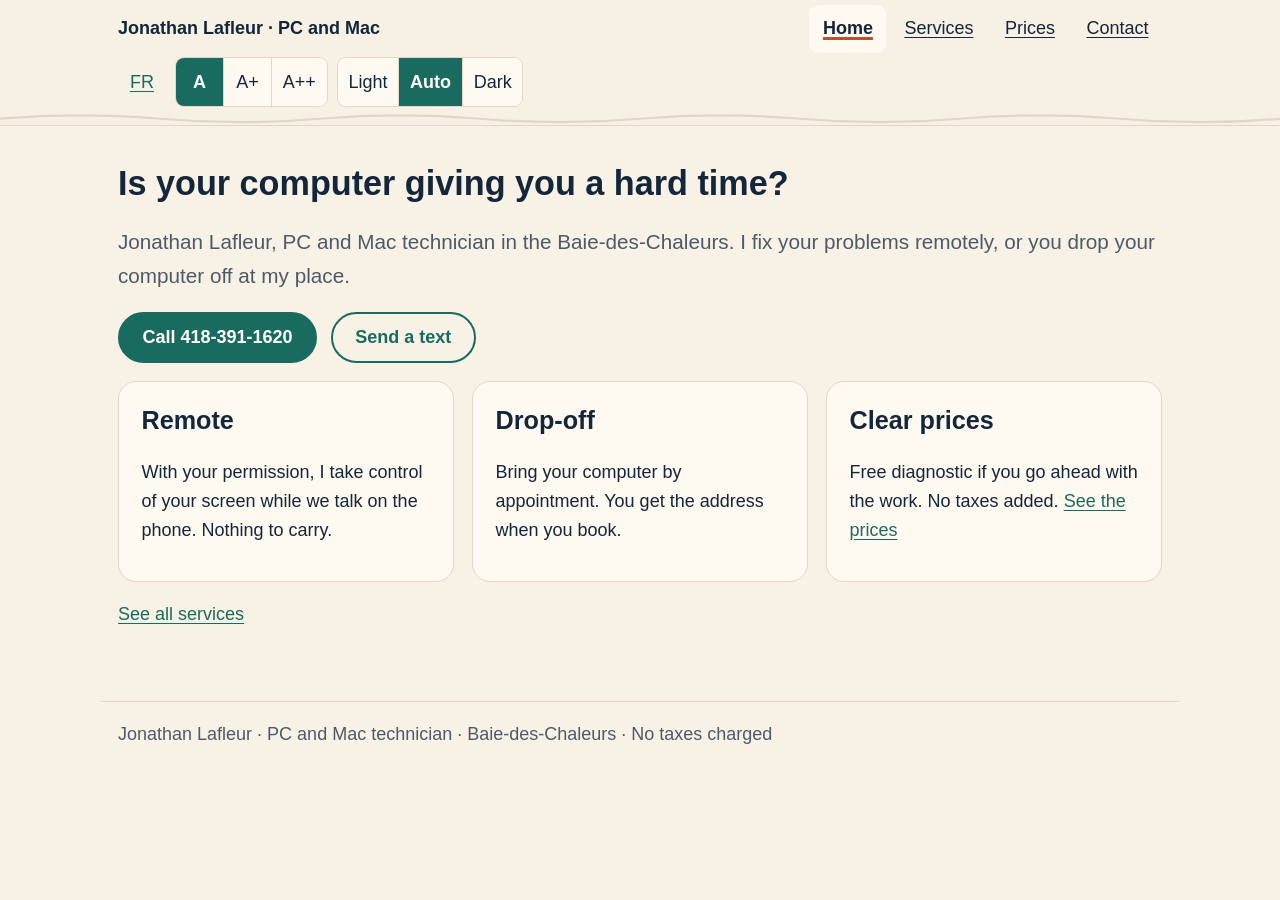
==== en/index.html @ c77854f5 "docs: readme; align the price column header" ====
<!doctype html>
<html lang="en" data-root="../">
<head>
<meta charset="utf-8">
<meta name="viewport" content="width=device-width, initial-scale=1, viewport-fit=cover">
<title>Jonathan Lafleur · PC and Mac technician</title>
<meta name="description" content="PC and Mac technician in the Baie-des-Chaleurs: troubleshooting, viruses, upgrades, data transfer, remote support. Call or text.">
<meta name="color-scheme" content="light dark">
<link rel="alternate" hreflang="fr" href="https://services.jonathanlafleur.ca/">
<link rel="alternate" hreflang="en" href="https://services.jonathanlafleur.ca/en/">
<link rel="alternate" hreflang="x-default" href="https://services.jonathanlafleur.ca/">
<script>
  (function () {
    try {
      var d = document.documentElement;
      var t = localStorage.getItem('services-theme');
      if (t === 'light' || t === 'dark') d.setAttribute('data-theme', t);
      var s = localStorage.getItem('services-taille');
      if (s === 'grande' || s === 'tres-grande') d.setAttribute('data-taille', s);
      // A first visit through the English site makes English the reader's language (see index.html)
      if (!localStorage.getItem('services-lang')) localStorage.setItem('services-lang', 'en');
    } catch (e) {}
  })();
</script>
<link rel="stylesheet" href="../assets/style.css?v=20261016d">
<script src="../assets/app.js?v=20261016d" defer></script>
</head>
<body>
<header class="topbar">
  <div class="topbar-in">
    <a class="brand" href="#/">Jonathan Lafleur · PC and Mac</a>
    <nav aria-label="Main menu"><ul class="menu" id="menu"></ul></nav>
    <div class="tools">
      <a id="lang-link" href="../" hreflang="fr" lang="fr" aria-label="Version française">FR</a>
      <div class="switch" role="group" aria-label="Text size">
        <button type="button" data-taille-choice="normale" aria-pressed="true" aria-label="Text size: normal">A</button>
        <button type="button" data-taille-choice="grande" aria-pressed="false" aria-label="Text size: large">A+</button>
        <button type="button" data-taille-choice="tres-grande" aria-pressed="false" aria-label="Text size: extra large">A++</button>
      </div>
      <div class="switch" role="group" aria-label="Theme">
        <button type="button" data-theme-choice="light" aria-pressed="false">Light</button>
        <button type="button" data-theme-choice="auto" aria-pressed="true">Auto</button>
        <button type="button" data-theme-choice="dark" aria-pressed="false">Dark</button>
      </div>
    </div>
  </div>
  <svg class="wave" viewBox="0 0 1200 12" preserveAspectRatio="none" aria-hidden="true"><path d="M0 6 Q 75 0 150 6 T 300 6 T 450 6 T 600 6 T 750 6 T 900 6 T 1050 6 T 1200 6" fill="none" stroke="currentColor" stroke-width="2"/></svg>
</header>
<main id="view" tabindex="-1">
  <p>Loading…</p>
  <noscript><p>This site needs JavaScript. Call 418-391-1620.</p></noscript>
</main>
<footer class="site-foot">Jonathan Lafleur · PC and Mac technician · Baie-des-Chaleurs · No taxes charged</footer>
<nav class="callbar" aria-label="Reach the technician">
  <a class="btn" data-tel href="tel:+14183911620">Call</a>
  <a class="btn btn-alt" data-sms href="sms:+14183911620">Text</a>
</nav>
</body>
</html>
---- assets/style.css ----
/* Coastal theme: sand and navy, sea-green actions, sunset-coral highlights. Sizes in rem so the font-size control scales everything. */
:root {
  --bg: #f7f1e6; --surface: #fffaf1; --fg: #13263a; --muted: #4d5b69; --line: #e2d7c4;
  --accent: #1a6b5f; --on-accent: #ffffff; --accent-2: #b8532f; --bar: rgba(247, 241, 230, 0.94);
  --font: -apple-system, BlinkMacSystemFont, "Segoe UI", Roboto, "Helvetica Neue", Arial, sans-serif;
  --echelle: 1;
  color-scheme: light;
}
@media (prefers-color-scheme: dark) {
  :root:not([data-theme="light"]) {
    --bg: #0f1c2b; --surface: #172a3d; --fg: #ede6d8; --muted: #a9b4bf; --line: #2a3f55;
    --accent: #4fb3a2; --on-accent: #0f1c2b; --accent-2: #e88b6b; --bar: rgba(15, 28, 43, 0.94);
    color-scheme: dark;
  }
}
:root[data-theme="dark"] {
  --bg: #0f1c2b; --surface: #172a3d; --fg: #ede6d8; --muted: #a9b4bf; --line: #2a3f55;
  --accent: #4fb3a2; --on-accent: #0f1c2b; --accent-2: #e88b6b; --bar: rgba(15, 28, 43, 0.94);
  color-scheme: dark;
}
/* Font size: 18px base, then 125 % and 150 % */
:root[data-taille="grande"] { --echelle: 1.25; }
:root[data-taille="tres-grande"] { --echelle: 1.5; }
html { font-size: calc(112.5% * var(--echelle)); scroll-padding-top: 6rem; }

* { box-sizing: border-box; }
body {
  margin: 0; background: var(--bg); color: var(--fg); font-family: var(--font); line-height: 1.6;
  overflow-wrap: break-word; padding-bottom: calc(5rem + env(safe-area-inset-bottom, 0px));
}
a { color: var(--accent); text-underline-offset: 0.15em; }
:focus-visible { outline: 3px solid var(--accent-2); outline-offset: 2px; }
.visually-hidden { position: absolute; width: 1px; height: 1px; overflow: hidden; clip: rect(0 0 0 0); white-space: nowrap; }
button, .btn, .menu a, .tools a { min-height: 48px; min-width: 48px; font: inherit; }

/* Top bar */
.topbar { position: sticky; top: 0; z-index: 10; background: var(--bar); border-bottom: 1px solid var(--line); }
/* On phones the menu and tools take several lines: let them scroll away; the call bar stays */
@media (max-width: 899px) { .topbar { position: static; } html { scroll-padding-top: 1rem; } }
.topbar-in { max-width: 60rem; margin: 0 auto; padding: 0.25rem 1rem; display: flex; flex-wrap: wrap; align-items: center; gap: 0.25rem 1rem; }
.brand { font-weight: 700; color: var(--fg); text-decoration: none; display: inline-flex; align-items: center; min-height: 48px; margin-right: auto; }
.menu { display: flex; flex-wrap: wrap; gap: 0.25rem; list-style: none; margin: 0; padding: 0; }
.menu a { display: inline-flex; align-items: center; padding: 0 0.75rem; border-radius: 0.5rem; color: var(--fg); }
.menu a[aria-current="page"] { background: var(--surface); font-weight: 700; text-decoration-color: var(--accent-2); text-decoration-thickness: 3px; }
.tools { display: flex; flex-wrap: wrap; align-items: center; gap: 0.5rem; }
.tools a { display: inline-flex; align-items: center; justify-content: center; }
.switch { display: inline-flex; border: 1px solid var(--line); border-radius: 0.5rem; overflow: hidden; }
.switch button { background: var(--surface); color: var(--fg); border: 0; border-right: 1px solid var(--line); padding: 0 0.6rem; cursor: pointer; }
.switch button:last-child { border-right: 0; }
.switch button[aria-pressed="true"] { background: var(--accent); color: var(--on-accent); font-weight: 700; }
.wave { display: block; width: 100%; height: 0.75rem; color: var(--line); }

/* Pages */
main { max-width: 60rem; margin: 0 auto; padding: 1rem; }
main:focus { outline: none; }
.page h1 { font-size: 1.9rem; line-height: 1.25; margin: 1rem 0 0.5rem; }
.page h2 { font-size: 1.4rem; margin: 2rem 0 0.5rem; }
.lead { font-size: 1.15rem; color: var(--muted); }
.cards { display: grid; grid-template-columns: repeat(auto-fit, minmax(min(100%, 16rem), 1fr)); gap: 1rem; padding: 0; list-style: none; }
.card { background: var(--surface); border: 1px solid var(--line); border-radius: 1rem; padding: 1rem 1.25rem; }
.card h2, .card h3 { margin-top: 0; }
.btn { display: inline-flex; align-items: center; justify-content: center; white-space: pre-wrap; padding: 0.5rem 1.25rem; border-radius: 999px;
  background: var(--accent); color: var(--on-accent); font-weight: 700; text-decoration: none; border: 2px solid var(--accent); }
.btn-alt { background: transparent; color: var(--accent); }
.actions { display: flex; flex-wrap: wrap; gap: 0.75rem; margin: 1rem 0; }
.note { color: var(--muted); }
.error { border-left: 4px solid var(--accent-2); padding-left: 0.75rem; }

/* Call bar: always reachable on phones */
.callbar { position: fixed; left: 0; right: 0; bottom: 0; z-index: 10; display: flex; gap: 0.5rem; justify-content: center;
  padding: 0.5rem 1rem calc(0.5rem + env(safe-area-inset-bottom, 0px)); background: var(--bar); border-top: 1px solid var(--line); }
.callbar .btn { flex: 1 1 0; max-width: 16rem; }
@media (min-width: 900px) { .callbar { display: none; } body { padding-bottom: 0; } }

.site-foot { max-width: 60rem; margin: 2rem auto 0; padding: 1rem; color: var(--muted); border-top: 1px solid var(--line); }

/* Prices */
.tarifs { width: 100%; border-collapse: collapse; margin: 1.5rem 0; background: var(--surface); border-radius: 1rem; overflow: hidden; }
.tarifs caption { text-align: left; font-size: 1.3rem; font-weight: 700; padding: 0 0 0.5rem; }
.tarifs th, .tarifs td { text-align: left; vertical-align: top; padding: 0.75rem 1rem; border-bottom: 1px solid var(--line); }
.tarifs thead th { font-size: 0.9rem; color: var(--muted); }
.tarifs tbody th { font-weight: 400; }
.tarifs td { white-space: nowrap; font-weight: 700; text-align: right; }
.tarifs thead th:last-child { text-align: right; }
/* Phones: one row per line, the price under its name, so large text never scrolls sideways */
@media (max-width: 599px) {
  .tarifs thead { position: absolute; width: 1px; height: 1px; overflow: hidden; clip: rect(0 0 0 0); }
  .tarifs, .tarifs tbody, .tarifs tr, .tarifs th, .tarifs td { display: block; }
  .tarifs caption { display: block; }
  .tarifs tbody th { border-bottom: 0; padding-bottom: 0.25rem; }
  .tarifs td { text-align: left; white-space: normal; padding-top: 0; }
}
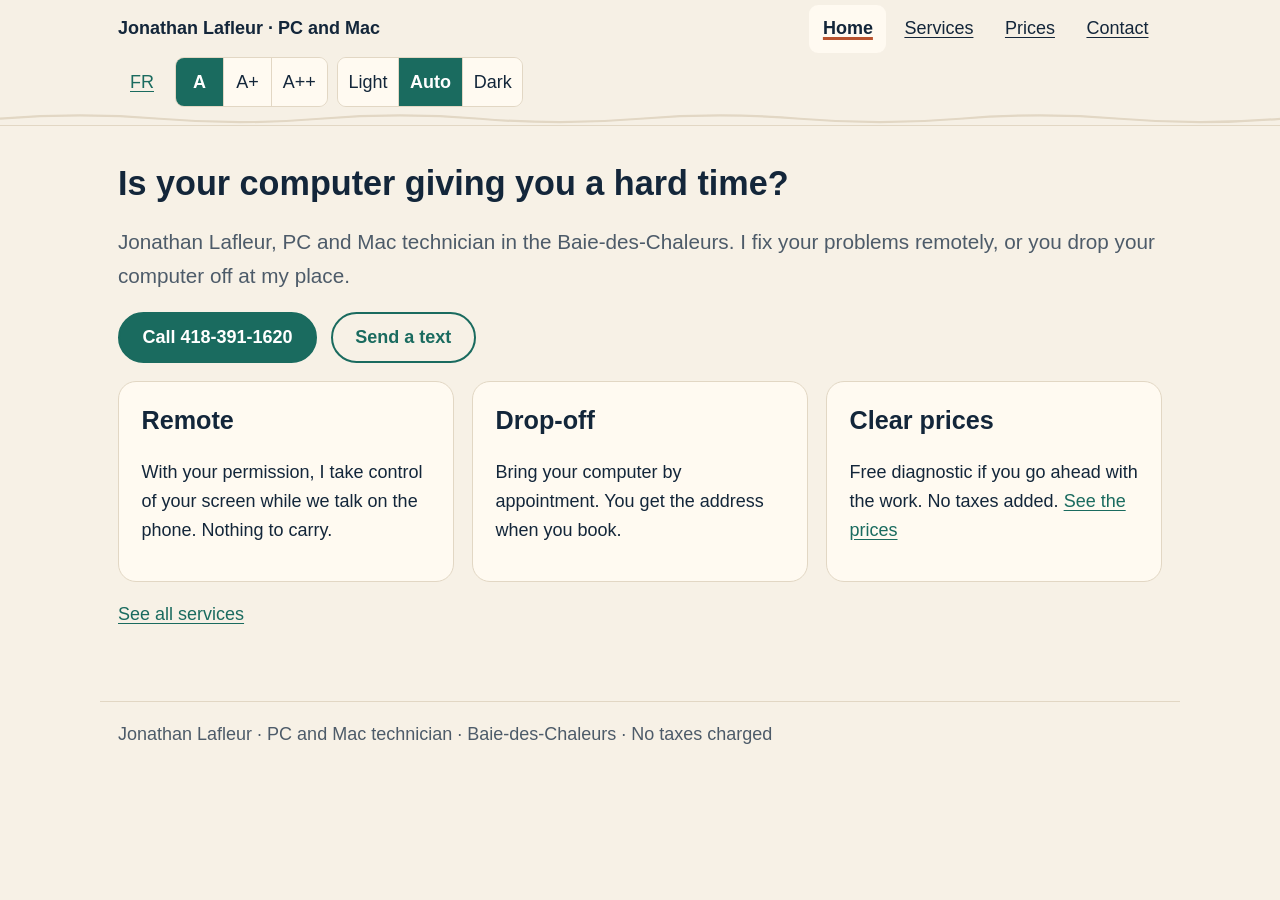
==== commit be477a7d: "fix: prices wrap instead of scrolling sideways at the largest text size" ====
--- a/en/index.html
+++ b/en/index.html
@@ -22,8 +22,8 @@
     } catch (e) {}
   })();
 </script>
-<link rel="stylesheet" href="../assets/style.css?v=20261016d">
-<script src="../assets/app.js?v=20261016d" defer></script>
+<link rel="stylesheet" href="../assets/style.css?v=20261016e">
+<script src="../assets/app.js?v=20261016e" defer></script>
 </head>
 <body>
 <header class="topbar">
--- a/assets/style.css
+++ b/assets/style.css
@@ -80,7 +80,8 @@
 .tarifs th, .tarifs td { text-align: left; vertical-align: top; padding: 0.75rem 1rem; border-bottom: 1px solid var(--line); }
 .tarifs thead th { font-size: 0.9rem; color: var(--muted); }
 .tarifs tbody th { font-weight: 400; }
-.tarifs td { white-space: nowrap; font-weight: 700; text-align: right; }
+.tarifs td { font-weight: 700; text-align: right; }
+.montant { white-space: nowrap; }  /* an amount never splits; the words around it may wrap */
 .tarifs thead th:last-child { text-align: right; }
 /* Phones: one row per line, the price under its name, so large text never scrolls sideways */
 @media (max-width: 599px) {
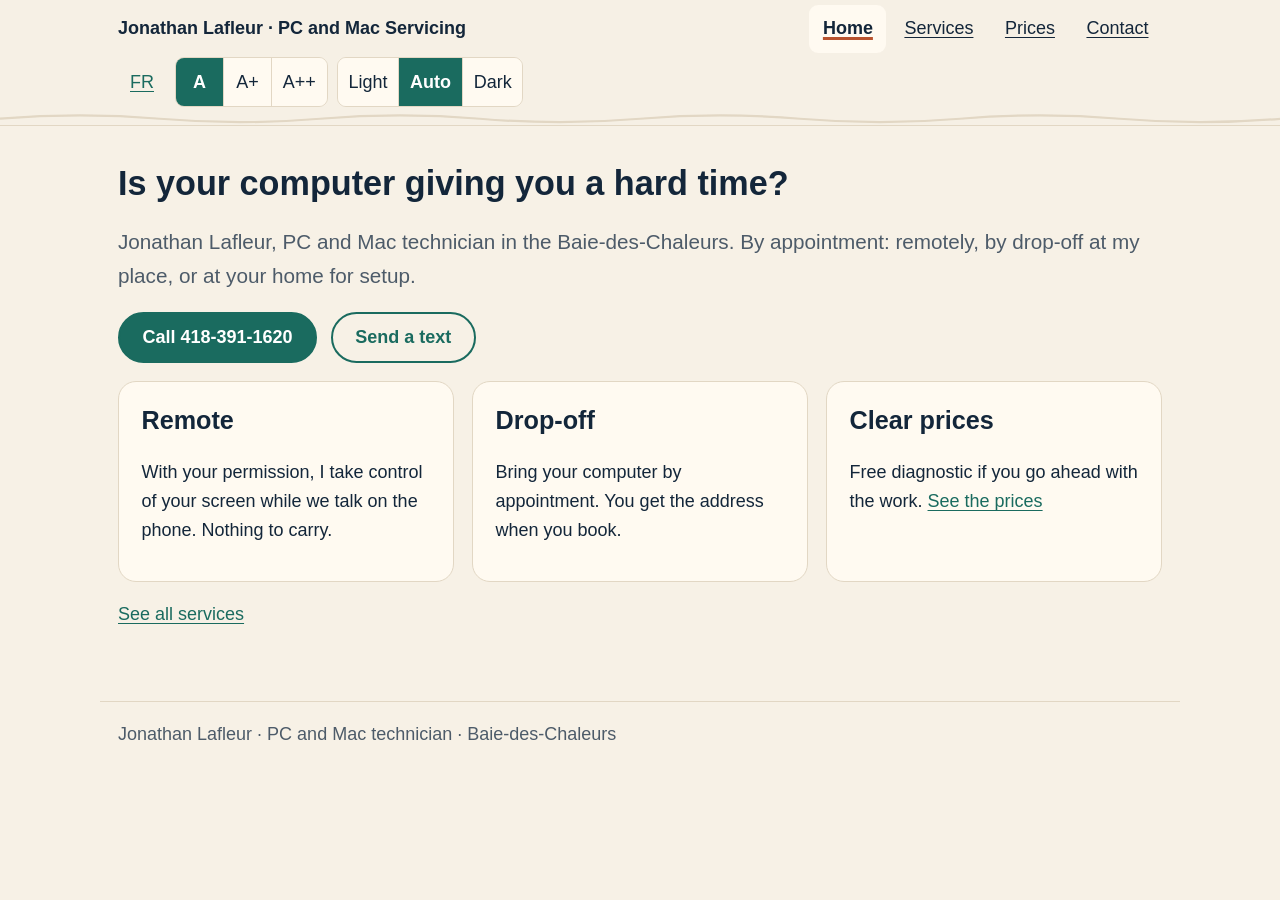
==== commit 4d634d11: "feat: home visits, email contact, consoles and Linux; review fixes - Contact shows only phone, text " ====
--- a/en/index.html
+++ b/en/index.html
@@ -22,13 +22,14 @@
     } catch (e) {}
   })();
 </script>
-<link rel="stylesheet" href="../assets/style.css?v=20261016e">
-<script src="../assets/app.js?v=20261016e" defer></script>
+<noscript><style>.loading { display: none; }</style></noscript>
+<link rel="stylesheet" href="../assets/style.css?v=20261016i">
+<script src="../assets/app.js?v=20261016i" defer></script>
 </head>
 <body>
 <header class="topbar">
   <div class="topbar-in">
-    <a class="brand" href="#/">Jonathan Lafleur · PC and Mac</a>
+    <a class="brand" href="#/">Jonathan Lafleur · PC and Mac Servicing</a>
     <nav aria-label="Main menu"><ul class="menu" id="menu"></ul></nav>
     <div class="tools">
       <a id="lang-link" href="../" hreflang="fr" lang="fr" aria-label="Version française">FR</a>
@@ -47,10 +48,10 @@
   <svg class="wave" viewBox="0 0 1200 12" preserveAspectRatio="none" aria-hidden="true"><path d="M0 6 Q 75 0 150 6 T 300 6 T 450 6 T 600 6 T 750 6 T 900 6 T 1050 6 T 1200 6" fill="none" stroke="currentColor" stroke-width="2"/></svg>
 </header>
 <main id="view" tabindex="-1">
-  <p>Loading…</p>
+  <p class="loading">Loading…</p>
   <noscript><p>This site needs JavaScript. Call 418-391-1620.</p></noscript>
 </main>
-<footer class="site-foot">Jonathan Lafleur · PC and Mac technician · Baie-des-Chaleurs · No taxes charged</footer>
+<footer class="site-foot">Jonathan Lafleur · PC and Mac technician · Baie-des-Chaleurs</footer>
 <nav class="callbar" aria-label="Reach the technician">
   <a class="btn" data-tel href="tel:+14183911620">Call</a>
   <a class="btn btn-alt" data-sms href="sms:+14183911620">Text</a>
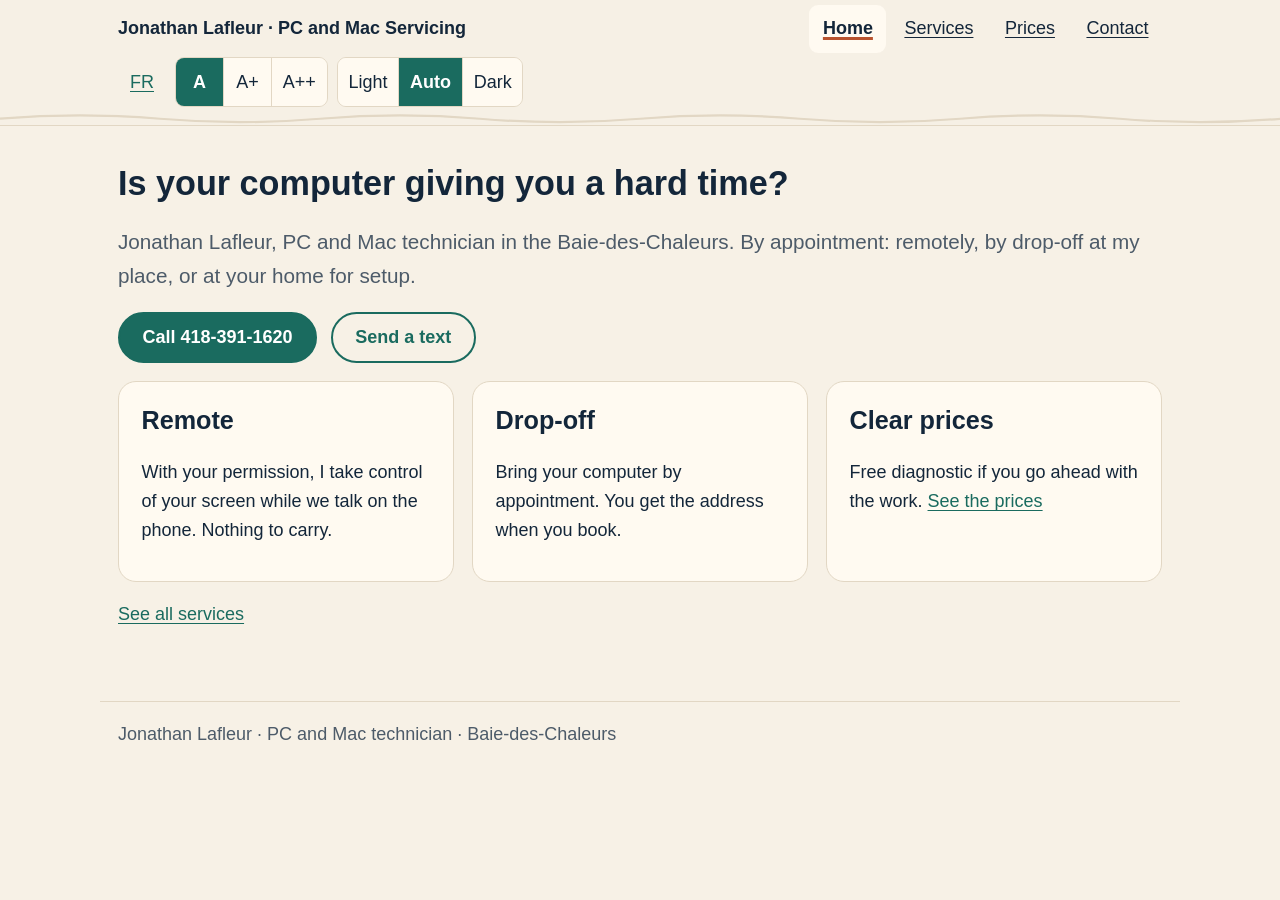
==== commit d7a9def8: "fix: price group titles sit above their tables on phones" ====
--- a/en/index.html
+++ b/en/index.html
@@ -23,8 +23,8 @@
   })();
 </script>
 <noscript><style>.loading { display: none; }</style></noscript>
-<link rel="stylesheet" href="../assets/style.css?v=20261016i">
-<script src="../assets/app.js?v=20261016i" defer></script>
+<link rel="stylesheet" href="../assets/style.css?v=20261016j">
+<script src="../assets/app.js?v=20261016j" defer></script>
 </head>
 <body>
 <header class="topbar">
--- a/assets/style.css
+++ b/assets/style.css
@@ -21,7 +21,7 @@
 /* Font size: 18px base, then 125 % and 150 % */
 :root[data-taille="grande"] { --echelle: 1.25; }
 :root[data-taille="tres-grande"] { --echelle: 1.5; }
-html { font-size: calc(112.5% * var(--echelle)); scroll-padding-top: 6rem; }
+html { font-size: calc(112.5% * var(--echelle)); scroll-padding-top: 8rem; }
 
 * { box-sizing: border-box; }
 body {
@@ -75,8 +75,8 @@
 .site-foot { max-width: 60rem; margin: 2rem auto 0; padding: 1rem; color: var(--muted); border-top: 1px solid var(--line); }
 
 /* Prices */
-.tarifs { width: 100%; border-collapse: collapse; margin: 1.5rem 0; background: var(--surface); border-radius: 1rem; overflow: hidden; }
-.tarifs caption { text-align: left; font-size: 1.3rem; font-weight: 700; padding: 0 0 0.5rem; }
+.tarifs { width: 100%; border-collapse: collapse; margin: 0 0 1.5rem; background: var(--surface); border-radius: 1rem; overflow: hidden; }
+.tarifs-titre { font-size: 1.3rem; margin: 1.5rem 0 0.5rem; }
 .tarifs th, .tarifs td { text-align: left; vertical-align: top; padding: 0.75rem 1rem; border-bottom: 1px solid var(--line); }
 .tarifs thead th { font-size: 0.9rem; color: var(--muted); }
 .tarifs tbody th { font-weight: 400; }
@@ -87,7 +87,6 @@
 @media (max-width: 599px) {
   .tarifs thead { position: absolute; width: 1px; height: 1px; overflow: hidden; clip: rect(0 0 0 0); }
   .tarifs, .tarifs tbody, .tarifs tr, .tarifs th, .tarifs td { display: block; }
-  .tarifs caption { display: block; }
   .tarifs tbody th { border-bottom: 0; padding-bottom: 0.25rem; }
   .tarifs td { text-align: left; white-space: normal; padding-top: 0; }
 }
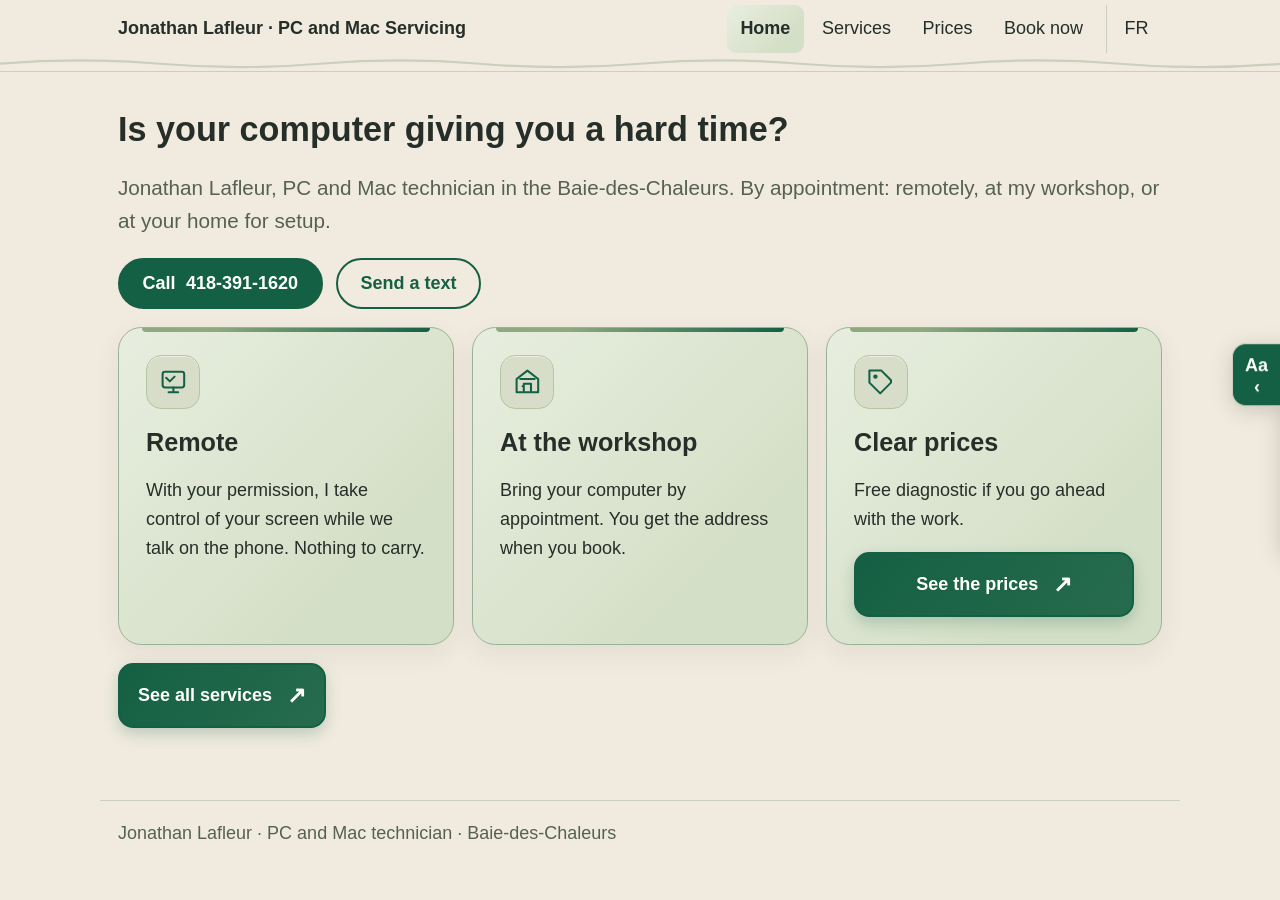
==== commit 94420fc1: "feat: refresh bilingual site and add booking form" ====
--- a/en/index.html
+++ b/en/index.html
@@ -23,38 +23,44 @@
   })();
 </script>
 <noscript><style>.loading { display: none; }</style></noscript>
-<link rel="stylesheet" href="../assets/style.css?v=20261016j">
-<script src="../assets/app.js?v=20261016j" defer></script>
+<link rel="stylesheet" href="../assets/style.css?v=20261021x">
+<script src="../assets/app.js?v=20261021x" defer></script>
 </head>
 <body>
 <header class="topbar">
   <div class="topbar-in">
     <a class="brand" href="#/">Jonathan Lafleur · PC and Mac Servicing</a>
-    <nav aria-label="Main menu"><ul class="menu" id="menu"></ul></nav>
-    <div class="tools">
-      <a id="lang-link" href="../" hreflang="fr" lang="fr" aria-label="Version française">FR</a>
-      <div class="switch" role="group" aria-label="Text size">
+    <nav aria-label="Main menu"><ul class="menu" id="menu"><li class="language-item"><a id="lang-link" href="../" hreflang="fr" lang="fr" aria-label="Version française">FR</a></li></ul></nav>
+
+  </div>
+  <svg class="wave" viewBox="0 0 1200 12" preserveAspectRatio="none" aria-hidden="true"><path d="M0 6 Q 75 0 150 6 T 300 6 T 450 6 T 600 6 T 750 6 T 900 6 T 1050 6 T 1200 6" fill="none" stroke="currentColor" stroke-width="2"/></svg>
+</header>
+<aside class="preferences" aria-label="Display options">
+  <button type="button" class="preferences-toggle" aria-controls="display-controls" aria-expanded="true">
+    <span aria-hidden="true">Aa</span><span class="visually-hidden">Display options</span>
+    <span class="preferences-arrow" aria-hidden="true">›</span>
+  </button>
+    <div class="tools" id="display-controls">
+      <p class="preference-label">Text size</p><div class="switch" role="group" aria-label="Text size">
         <button type="button" data-taille-choice="normale" aria-pressed="true" aria-label="Text size: normal">A</button>
         <button type="button" data-taille-choice="grande" aria-pressed="false" aria-label="Text size: large">A+</button>
         <button type="button" data-taille-choice="tres-grande" aria-pressed="false" aria-label="Text size: extra large">A++</button>
       </div>
-      <div class="switch" role="group" aria-label="Theme">
+      <p class="preference-label">Theme</p><div class="switch" role="group" aria-label="Theme">
         <button type="button" data-theme-choice="light" aria-pressed="false">Light</button>
         <button type="button" data-theme-choice="auto" aria-pressed="true">Auto</button>
         <button type="button" data-theme-choice="dark" aria-pressed="false">Dark</button>
       </div>
     </div>
-  </div>
-  <svg class="wave" viewBox="0 0 1200 12" preserveAspectRatio="none" aria-hidden="true"><path d="M0 6 Q 75 0 150 6 T 300 6 T 450 6 T 600 6 T 750 6 T 900 6 T 1050 6 T 1200 6" fill="none" stroke="currentColor" stroke-width="2"/></svg>
-</header>
+</aside>
 <main id="view" tabindex="-1">
   <p class="loading">Loading…</p>
-  <noscript><p>This site needs JavaScript. Call 418-391-1620.</p></noscript>
+  <noscript><p>Enable JavaScript to view the site and display contact details.</p></noscript>
 </main>
 <footer class="site-foot">Jonathan Lafleur · PC and Mac technician · Baie-des-Chaleurs</footer>
 <nav class="callbar" aria-label="Reach the technician">
-  <a class="btn" data-tel href="tel:+14183911620">Call</a>
-  <a class="btn btn-alt" data-sms href="sms:+14183911620">Text</a>
+  <a class="btn" data-tel href="#/contact">Call</a>
+  <a class="btn btn-alt" data-sms href="#/contact">Text</a>
 </nav>
 </body>
 </html>
--- a/assets/style.css
+++ b/assets/style.css
@@ -1,21 +1,21 @@
-/* Coastal theme: sand and navy, sea-green actions, sunset-coral highlights. Sizes in rem so the font-size control scales everything. */
+/* Emerald and sage theme: beige days and charcoal evenings. Sizes in rem so the font-size control scales everything. */
 :root {
-  --bg: #f7f1e6; --surface: #fffaf1; --fg: #13263a; --muted: #4d5b69; --line: #e2d7c4;
-  --accent: #1a6b5f; --on-accent: #ffffff; --accent-2: #b8532f; --bar: rgba(247, 241, 230, 0.94);
+  --bg: #f1ebdf; --surface: #faf5eb; --fg: #252e28; --muted: #566153; --line: #cbd0bc;
+  --accent: #146044; --on-accent: #ffffff; --accent-2: #526b48; --sage: #8eaa80; --danger: #9b2929; --card-bg: #d4dfc7; --card-highlight: #e8eedf; --bar: rgba(241, 235, 223, 0.95);
   --font: -apple-system, BlinkMacSystemFont, "Segoe UI", Roboto, "Helvetica Neue", Arial, sans-serif;
   --echelle: 1;
   color-scheme: light;
 }
 @media (prefers-color-scheme: dark) {
   :root:not([data-theme="light"]) {
-    --bg: #0f1c2b; --surface: #172a3d; --fg: #ede6d8; --muted: #a9b4bf; --line: #2a3f55;
-    --accent: #4fb3a2; --on-accent: #0f1c2b; --accent-2: #e88b6b; --bar: rgba(15, 28, 43, 0.94);
+    --bg: #202322; --surface: #2a2e2b; --fg: #f2f3ed; --muted: #b4beb4; --line: #475249;
+    --accent: #80ab8d; --on-accent: #202322; --accent-2: #a4b995; --sage: #98af89; --danger: #ffb4ab; --card-bg: #343d32; --card-highlight: #465240; --bar: rgba(32, 35, 34, 0.95);
     color-scheme: dark;
   }
 }
 :root[data-theme="dark"] {
-  --bg: #0f1c2b; --surface: #172a3d; --fg: #ede6d8; --muted: #a9b4bf; --line: #2a3f55;
-  --accent: #4fb3a2; --on-accent: #0f1c2b; --accent-2: #e88b6b; --bar: rgba(15, 28, 43, 0.94);
+  --bg: #202322; --surface: #2a2e2b; --fg: #f2f3ed; --muted: #b4beb4; --line: #475249;
+  --accent: #80ab8d; --on-accent: #202322; --accent-2: #a4b995; --sage: #98af89; --danger: #ffb4ab; --card-bg: #343d32; --card-highlight: #465240; --bar: rgba(32, 35, 34, 0.95);
   color-scheme: dark;
 }
 /* Font size: 18px base, then 125 % and 150 % */
@@ -40,8 +40,8 @@
 .topbar-in { max-width: 60rem; margin: 0 auto; padding: 0.25rem 1rem; display: flex; flex-wrap: wrap; align-items: center; gap: 0.25rem 1rem; }
 .brand { font-weight: 700; color: var(--fg); text-decoration: none; display: inline-flex; align-items: center; min-height: 48px; margin-right: auto; }
 .menu { display: flex; flex-wrap: wrap; gap: 0.25rem; list-style: none; margin: 0; padding: 0; }
-.menu a { display: inline-flex; align-items: center; padding: 0 0.75rem; border-radius: 0.5rem; color: var(--fg); }
-.menu a[aria-current="page"] { background: var(--surface); font-weight: 700; text-decoration-color: var(--accent-2); text-decoration-thickness: 3px; }
+.menu a { text-decoration: none; display: inline-flex; align-items: center; padding: 0 0.75rem; border-radius: 0.5rem; color: var(--fg); }
+.menu a[aria-current="page"] { background: linear-gradient(135deg, var(--card-highlight), var(--card-bg) 75%); font-weight: 700; text-decoration-color: var(--accent-2); text-decoration-thickness: 3px; }
 .tools { display: flex; flex-wrap: wrap; align-items: center; gap: 0.5rem; }
 .tools a { display: inline-flex; align-items: center; justify-content: center; }
 .switch { display: inline-flex; border: 1px solid var(--line); border-radius: 0.5rem; overflow: hidden; }
@@ -90,3 +90,161 @@
   .tarifs tbody th { border-bottom: 0; padding-bottom: 0.25rem; }
   .tarifs td { text-align: left; white-space: normal; padding-top: 0; }
 }
+
+/* Navigation feedback is shared by mouse and keyboard users. */
+.menu a { transition: background-color 160ms ease, color 160ms ease, text-decoration-color 160ms ease; }
+.menu a:hover, .menu a:focus-visible { text-decoration-line: underline; color: var(--fg); text-decoration-color: var(--accent); text-decoration-thickness: 3px; text-underline-offset: 0.3em; }
+.language-item { border-left: 1px solid var(--line); margin-left: 0.25rem; padding-left: 0.25rem; }
+
+/* A floating display panel slides to the edge, leaving its 48px handle reachable. */
+.preferences {
+  position: fixed; right: 0; top: 50%; z-index: 20;
+  display: flex; align-items: flex-start; width: min(19rem, 100vw);
+  transform: translateY(-50%); transition: transform 200ms ease;
+  filter: drop-shadow(0 0.25rem 0.6rem rgba(0, 0, 0, 0.16));
+}
+.preferences.is-intro { transition-duration: 1400ms; }
+.preferences.is-collapsed { transform: translate(calc(100% - 48px), -50%); }
+.preferences-toggle {
+  flex: 0 0 48px; width: 48px; display: flex; flex-direction: column; align-items: center;
+  justify-content: center; padding: 0.4rem 0; border: 1px solid var(--line);
+  border-right: 0; border-radius: 0.75rem 0 0 0.75rem;
+  background: var(--accent); color: var(--on-accent); cursor: pointer; font-weight: 700;
+}
+.preferences-arrow { line-height: 1; }
+.is-collapsed .preferences-arrow { transform: rotate(180deg); }
+.preferences .tools {
+  flex: 1; min-width: 0; display: flex; flex-direction: column; align-items: stretch;
+  padding: 0.75rem; gap: 0.5rem; background: var(--surface);
+  border: 1px solid var(--line); border-radius: 0 0 0 0.75rem;
+  max-height: calc(100dvh - 9rem); overflow-y: auto;
+}
+.preference-label { margin: 0; font-weight: 700; }
+.preferences .switch { display: flex; flex-wrap: wrap; flex-shrink: 0; }
+.preferences .switch button { flex: 1 0 auto; max-width: 100%; padding: 0.25rem 0.45rem; }
+.switch button:hover, .preferences-toggle:hover { box-shadow: inset 0 0 0 2px var(--accent-2); }
+@media (prefers-reduced-motion: reduce) {
+  .menu a, .preferences, .preferences.is-intro { transition: none; }
+}
+.topbar-in > nav { margin-left: auto; }
+
+/* Contact labels and addresses wrap inside their buttons at large text sizes. */
+.actions .btn { max-width: 100%; flex-wrap: wrap; column-gap: 0.3em; }
+.actions .btn span { min-width: 0; overflow-wrap: anywhere; }
+/* A cursor-led spotlight gives the contact actions a brighter, tactile response. */
+:is(.btn[data-tel], .btn[data-sms], .btn-discover) {
+  position: relative;
+  transition: transform 180ms ease, box-shadow 220ms ease, border-color 180ms ease;
+}
+@media (hover: hover) and (pointer: fine) {
+  :is(.btn[data-tel], .btn[data-sms], .btn-discover):hover {
+    background-image: radial-gradient(circle 6rem at var(--cursor-x, 50%) var(--cursor-y, 50%),
+      rgba(255, 255, 255, 0.16), rgba(255, 255, 255, 0.05) 45%, transparent 75%);
+    border-color: color-mix(in srgb, var(--accent) 65%, var(--sage));
+    box-shadow: 0 0.4rem 1rem color-mix(in srgb, var(--accent) 35%, transparent),
+      0 0 1.4rem color-mix(in srgb, var(--accent) 25%, transparent),
+      inset 0 0 0 1px color-mix(in srgb, var(--accent) 65%, transparent);
+    transform: translateY(-3px) scale(1.025);
+  }
+}
+:is(.btn[data-tel], .btn[data-sms], .btn-discover):focus-visible {
+  box-shadow: 0 0 1rem color-mix(in srgb, var(--accent) 40%, transparent);
+}
+:is(.btn[data-tel], .btn[data-sms], .btn-discover):active { transform: scale(0.98); }
+@media (prefers-reduced-motion: reduce) {
+  :is(.btn[data-tel], .btn[data-sms], .btn-discover) { transition: none; }
+  :is(.btn[data-tel], .btn[data-sms], .btn-discover):hover,
+  :is(.btn[data-tel], .btn[data-sms], .btn-discover):active { transform: none; }
+}
+/* Sage service cards with a coloured rim and generous icon tiles. */
+.card {
+  position: relative; min-width: 0; padding: 1.5rem;
+  border-color: color-mix(in srgb, var(--accent) 28%, var(--line));
+  border-radius: 1.3rem;
+  background: linear-gradient(135deg, var(--card-highlight), var(--card-bg) 75%);
+  box-shadow: 0 0.5rem 1.4rem color-mix(in srgb, var(--fg) 7%, transparent);
+  transition: transform 220ms ease, box-shadow 220ms ease, border-color 220ms ease;
+}
+.card::before {
+  content: ""; position: absolute; top: 0; left: 1.3rem; right: 1.3rem; height: 4px;
+  border-radius: 0 0 6px 6px; background: linear-gradient(90deg, var(--sage) 25%, var(--accent));
+}
+
+.card-icon {
+  display: inline-flex; padding: 0.65rem; margin-bottom: 1rem; border-radius: 0.85rem;
+  color: var(--accent); background: color-mix(in srgb, var(--sage) 32%, var(--surface));
+  border: 1px solid color-mix(in srgb, var(--sage) 65%, var(--surface));
+  box-shadow: inset 0 1px 0 color-mix(in srgb, var(--surface) 70%, transparent);
+}
+.card-icon svg { width: 1.6rem; height: 1.6rem; }
+.card h2, .card h3 { line-height: 1.25; }
+.card > p:last-child { margin-bottom: 0; }
+.card > ul { padding-left: 1.2rem; }
+.card > ul li + li { margin-top: 0.45rem; }
+.btn-discover {
+  display: inline-flex; gap: 0.8rem; max-width: 100%; white-space: normal; text-align: center;
+  border-radius: 0.85rem; padding: 0.7rem 1rem;
+  background-color: var(--accent);
+  background-image: linear-gradient(125deg, var(--accent), color-mix(in srgb, var(--accent) 85%, var(--sage)));
+  box-shadow: 0 0.35rem 0.8rem color-mix(in srgb, var(--accent) 23%, transparent);
+  transition: transform 180ms ease, box-shadow 180ms ease;
+}
+.btn-discover span { flex-shrink: 0; font-size: 1.25em; transition: transform 180ms ease; }
+.card .btn-discover { display: flex; margin-top: 1rem; }
+@media (hover: hover) and (pointer: fine) {
+  .card:hover, .card:focus-within {
+    transform: translateY(-5px);
+    border-color: var(--accent);
+    box-shadow: 0 0.8rem 1.8rem color-mix(in srgb, var(--accent) 18%, transparent);
+  }
+  .btn-discover:hover {
+    transform: translateY(-3px);
+    box-shadow: 0 0.6rem 1.3rem color-mix(in srgb, var(--accent) 36%, transparent);
+  }
+  .btn-discover:hover span { transform: translate(2px, -2px); }
+}
+@media (prefers-reduced-motion: reduce) {
+  .card, .btn-discover, .btn-discover span { transition: none; }
+  .card:hover, .card:focus-within, .btn-discover:hover, .btn-discover:hover span { transform: none; }
+}
+
+.card a:not(.btn) { color: var(--fg); text-decoration-color: var(--accent); text-decoration-thickness: 2px; }
+
+/* Give the main service choices room to read, then offer one clear next step. */
+.services-cards { grid-template-columns: repeat(auto-fit, minmax(min(100%, 22rem), 1fr)); }
+.services-cards .card > p { margin-top: 0; }
+.services-cards .card > ul { margin-bottom: 0; }
+.service-next { margin-top: 2rem; padding: 1.25rem 0; border-top: 2px solid var(--sage); }
+.service-next h2 { margin-top: 0; }
+
+/* Pricing leads with two clear rates; examples are available on demand. */
+.price-cards .price-amount { font-size: 1.7rem; font-weight: 700; color: var(--fg); line-height: 1.3; margin: 0.6rem 0; }
+.price-cards .price-amount .montant { font-size: 1.35em; }
+.billing-details { margin: 1rem 0 2rem; padding: 0.35rem 1rem; border: 1px solid var(--line); border-radius: 0.8rem; background: var(--card-bg); }
+.billing-details summary { min-height: 48px; padding: 0.5rem 0; cursor: pointer; font-weight: 700; text-decoration: underline; text-underline-offset: 0.2em; }
+.billing-details summary:hover { color: var(--accent); }
+
+/* A readable, single-column booking form in the site's sage palette. */
+.booking-panel { margin: 1.5rem 0 2rem; }
+.booking-panel h2 { margin-top: 0; }
+.booking-form { max-width: 36rem; }
+.booking-form label { display: block; font-weight: 700; margin: 1rem 0 0.35rem; }
+.booking-form input, .booking-form textarea, .booking-form select {
+  display: block; width: 100%; min-width: 0; min-height: 48px;
+  padding: 0.65rem 0.8rem; font: inherit; color: var(--fg);
+  background: var(--surface); border: 1px solid var(--muted); border-radius: 0.6rem;
+}
+.booking-form textarea { resize: vertical; }
+.booking-form .btn { cursor: pointer; }
+.booking-form .btn:disabled { cursor: not-allowed; opacity: 0.65; transform: none; box-shadow: none; }
+.booking-form .form-privacy { font-size: 0.9rem; margin-top: 1rem; }
+.form-status { margin: 1rem 0 0; }
+.form-status:empty { display: none; }
+
+/* Field errors use text and a red border, independent of the browser language. */
+.booking-form [aria-invalid="true"] { border: 2px solid var(--danger); }
+.booking-form [aria-invalid="true"]:focus-visible { outline-color: var(--danger); }
+.booking-form .field-error { color: var(--danger); font-weight: 600; margin: 0.35rem 0 0; }
+
+/* Formspree silently filters submissions that fill this bot-only field. */
+.form-honeypot { display: none !important; }
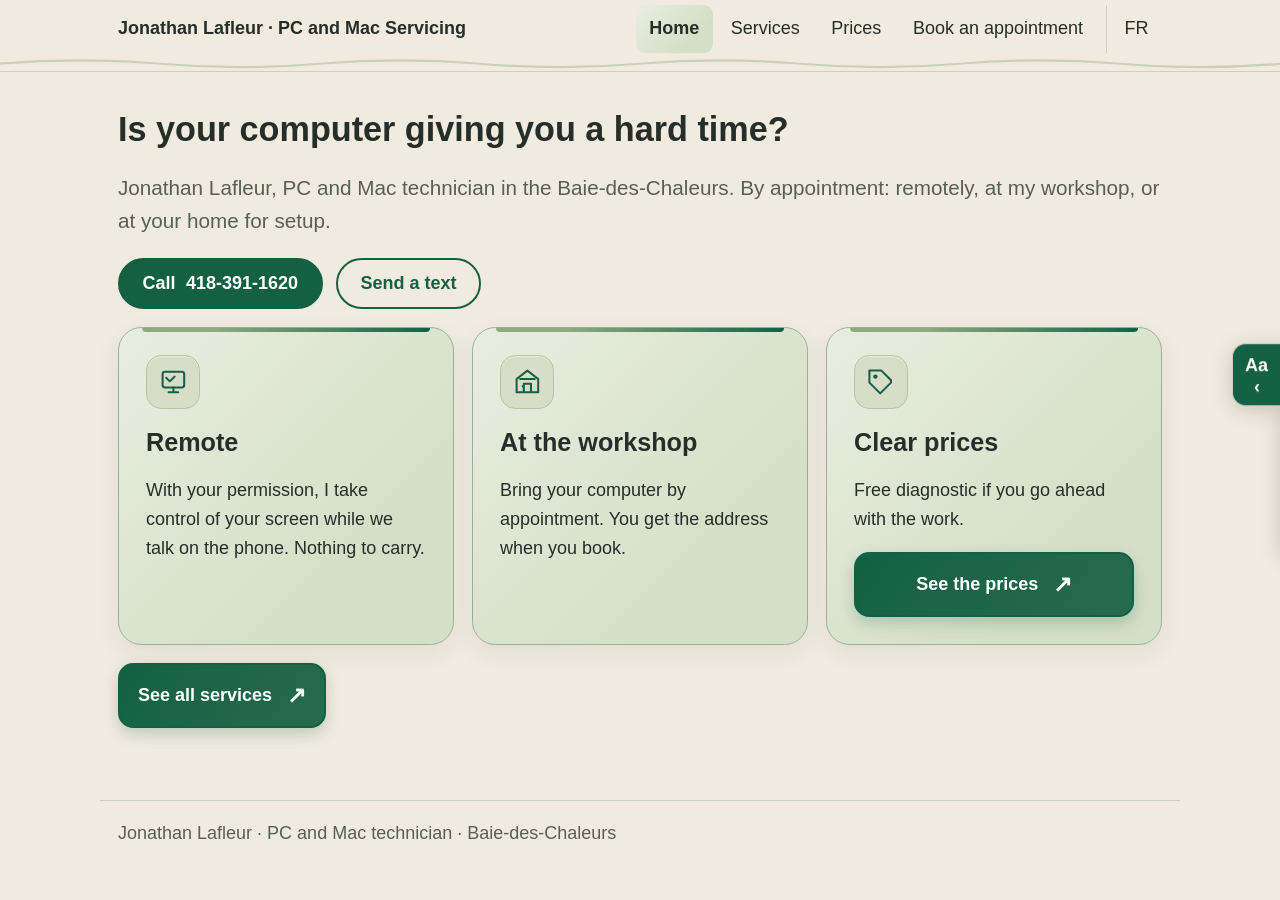
==== commit c9656d81: "fix: clarify appointment booking labels in both languages" ====
--- a/en/index.html
+++ b/en/index.html
@@ -23,8 +23,8 @@
   })();
 </script>
 <noscript><style>.loading { display: none; }</style></noscript>
-<link rel="stylesheet" href="../assets/style.css?v=20261021x">
-<script src="../assets/app.js?v=20261021x" defer></script>
+<link rel="stylesheet" href="../assets/style.css?v=20261021y">
+<script src="../assets/app.js?v=20261021y" defer></script>
 </head>
 <body>
 <header class="topbar">
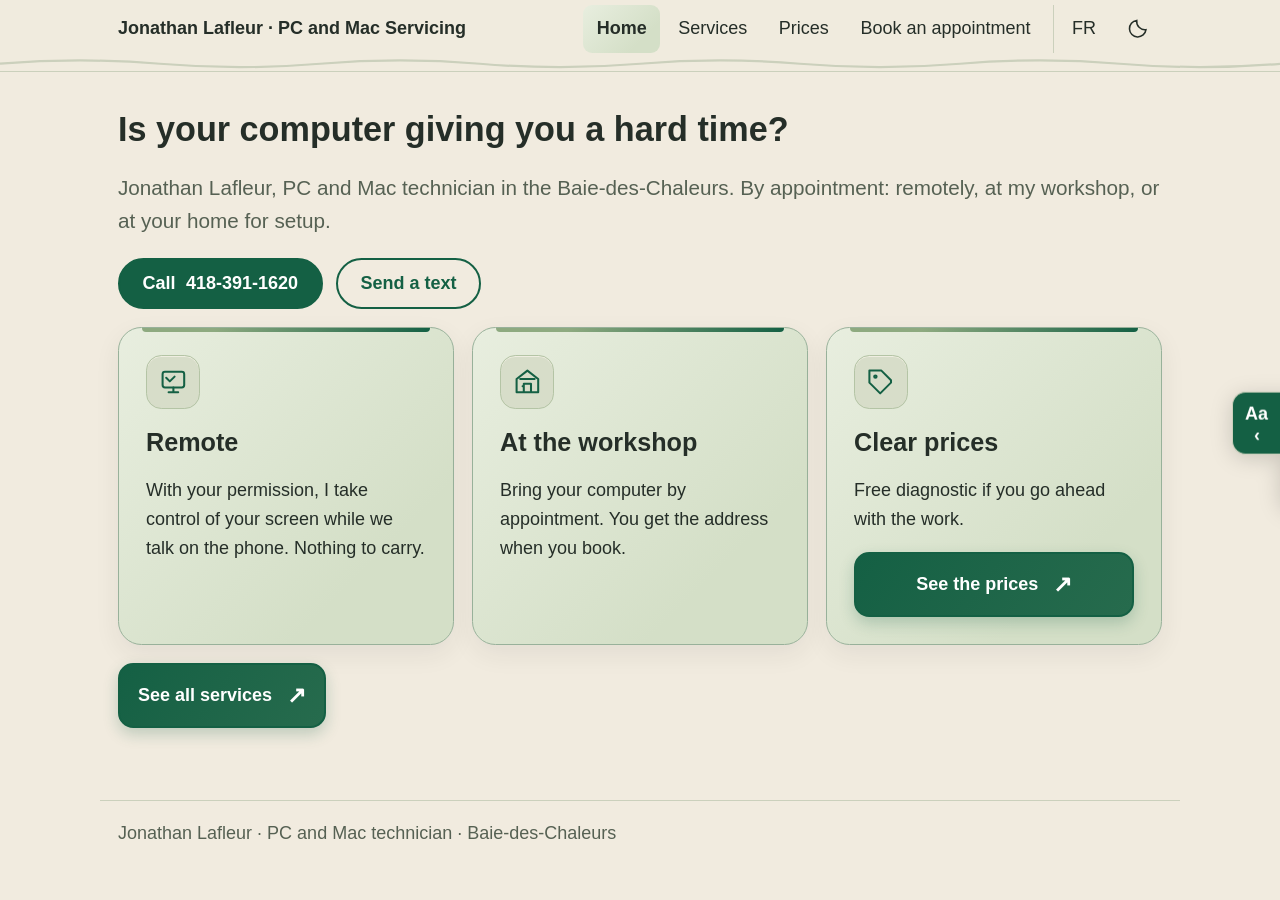
==== commit 948e3ddf: "feat: move theme toggle into the top menu" ====
--- a/en/index.html
+++ b/en/index.html
@@ -23,21 +23,23 @@
   })();
 </script>
 <noscript><style>.loading { display: none; }</style></noscript>
-<link rel="stylesheet" href="../assets/style.css?v=20261021y">
-<script src="../assets/app.js?v=20261021y" defer></script>
+<link rel="stylesheet" href="../assets/style.css?v=20261022k">
+<script src="../assets/app.js?v=20261022k" defer></script>
+<script src="../assets/accessibility.js?v=20261022k" defer></script>
 </head>
 <body>
+<a class="skip-link" href="#view">Skip to content</a>
 <header class="topbar">
   <div class="topbar-in">
     <a class="brand" href="#/">Jonathan Lafleur · PC and Mac Servicing</a>
-    <nav aria-label="Main menu"><ul class="menu" id="menu"><li class="language-item"><a id="lang-link" href="../" hreflang="fr" lang="fr" aria-label="Version française">FR</a></li></ul></nav>
+    <nav aria-label="Main menu"><ul class="menu" id="menu"><li class="language-item"><a id="lang-link" href="../" hreflang="fr" lang="fr" aria-label="Version française">FR</a></li><li class="theme-item"><button class="theme-toggle" type="button" aria-label="Use light theme" data-light-label="Use light theme" data-dark-label="Use dark theme" aria-pressed="false"><svg viewBox="0 0 24 24" fill="none" stroke="currentColor" stroke-width="1.6" aria-hidden="true"></svg></button></li></ul></nav>
 
   </div>
   <svg class="wave" viewBox="0 0 1200 12" preserveAspectRatio="none" aria-hidden="true"><path d="M0 6 Q 75 0 150 6 T 300 6 T 450 6 T 600 6 T 750 6 T 900 6 T 1050 6 T 1200 6" fill="none" stroke="currentColor" stroke-width="2"/></svg>
 </header>
-<aside class="preferences" aria-label="Display options">
+<aside class="preferences" aria-label="Text size">
   <button type="button" class="preferences-toggle" aria-controls="display-controls" aria-expanded="true">
-    <span aria-hidden="true">Aa</span><span class="visually-hidden">Display options</span>
+    <span aria-hidden="true">Aa</span><span class="visually-hidden">Text size</span>
     <span class="preferences-arrow" aria-hidden="true">›</span>
   </button>
     <div class="tools" id="display-controls">
@@ -45,11 +47,6 @@
         <button type="button" data-taille-choice="normale" aria-pressed="true" aria-label="Text size: normal">A</button>
         <button type="button" data-taille-choice="grande" aria-pressed="false" aria-label="Text size: large">A+</button>
         <button type="button" data-taille-choice="tres-grande" aria-pressed="false" aria-label="Text size: extra large">A++</button>
-      </div>
-      <p class="preference-label">Theme</p><div class="switch" role="group" aria-label="Theme">
-        <button type="button" data-theme-choice="light" aria-pressed="false">Light</button>
-        <button type="button" data-theme-choice="auto" aria-pressed="true">Auto</button>
-        <button type="button" data-theme-choice="dark" aria-pressed="false">Dark</button>
       </div>
     </div>
 </aside>
--- a/assets/style.css
+++ b/assets/style.css
@@ -248,3 +248,25 @@
 
 /* Formspree silently filters submissions that fill this bot-only field. */
 .form-honeypot { display: none !important; }
+
+/* Keyboard, magnification and operating-system accessibility preferences. */
+.visually-hidden { position:absolute;width:1px;height:1px;padding:0;margin:-1px;overflow:hidden;clip-path:inset(50%);white-space:nowrap;border:0; }
+.skip-link { position:fixed;top:.5rem;left:.5rem;z-index:1000;padding:.7rem 1rem;background:var(--bg);color:var(--fg);border:2px solid currentColor;transform:translateY(-200%); }
+.skip-link:focus { transform:none; }
+:focus-visible { outline:3px solid var(--accent);outline-offset:3px; }
+a,button,input,select,textarea,summary,[tabindex] { scroll-margin-block:8rem; }
+@media (prefers-reduced-motion:reduce) {
+ html { scroll-behavior:auto!important; }
+ *,*::before,*::after { animation:none!important;transition:none!important; }
+}
+@media (forced-colors:active) {
+ :focus-visible { outline:3px solid Highlight; }
+ button,input,select,textarea { border:1px solid ButtonText; }
+ a { text-decoration:underline; }
+}
+
+.switch button:focus-visible,.theme-switch button:focus-visible { outline-offset:-4px; }
+
+.menu .theme-toggle { display:inline-flex;align-items:center;justify-content:center;min-width:48px;min-height:48px;padding:.35rem;border:0;border-radius:.5rem;background:transparent;color:var(--fg);cursor:pointer; }
+.menu .theme-toggle:hover { background:var(--card-bg); }
+.theme-toggle svg { width:1.3rem;height:1.3rem; }
